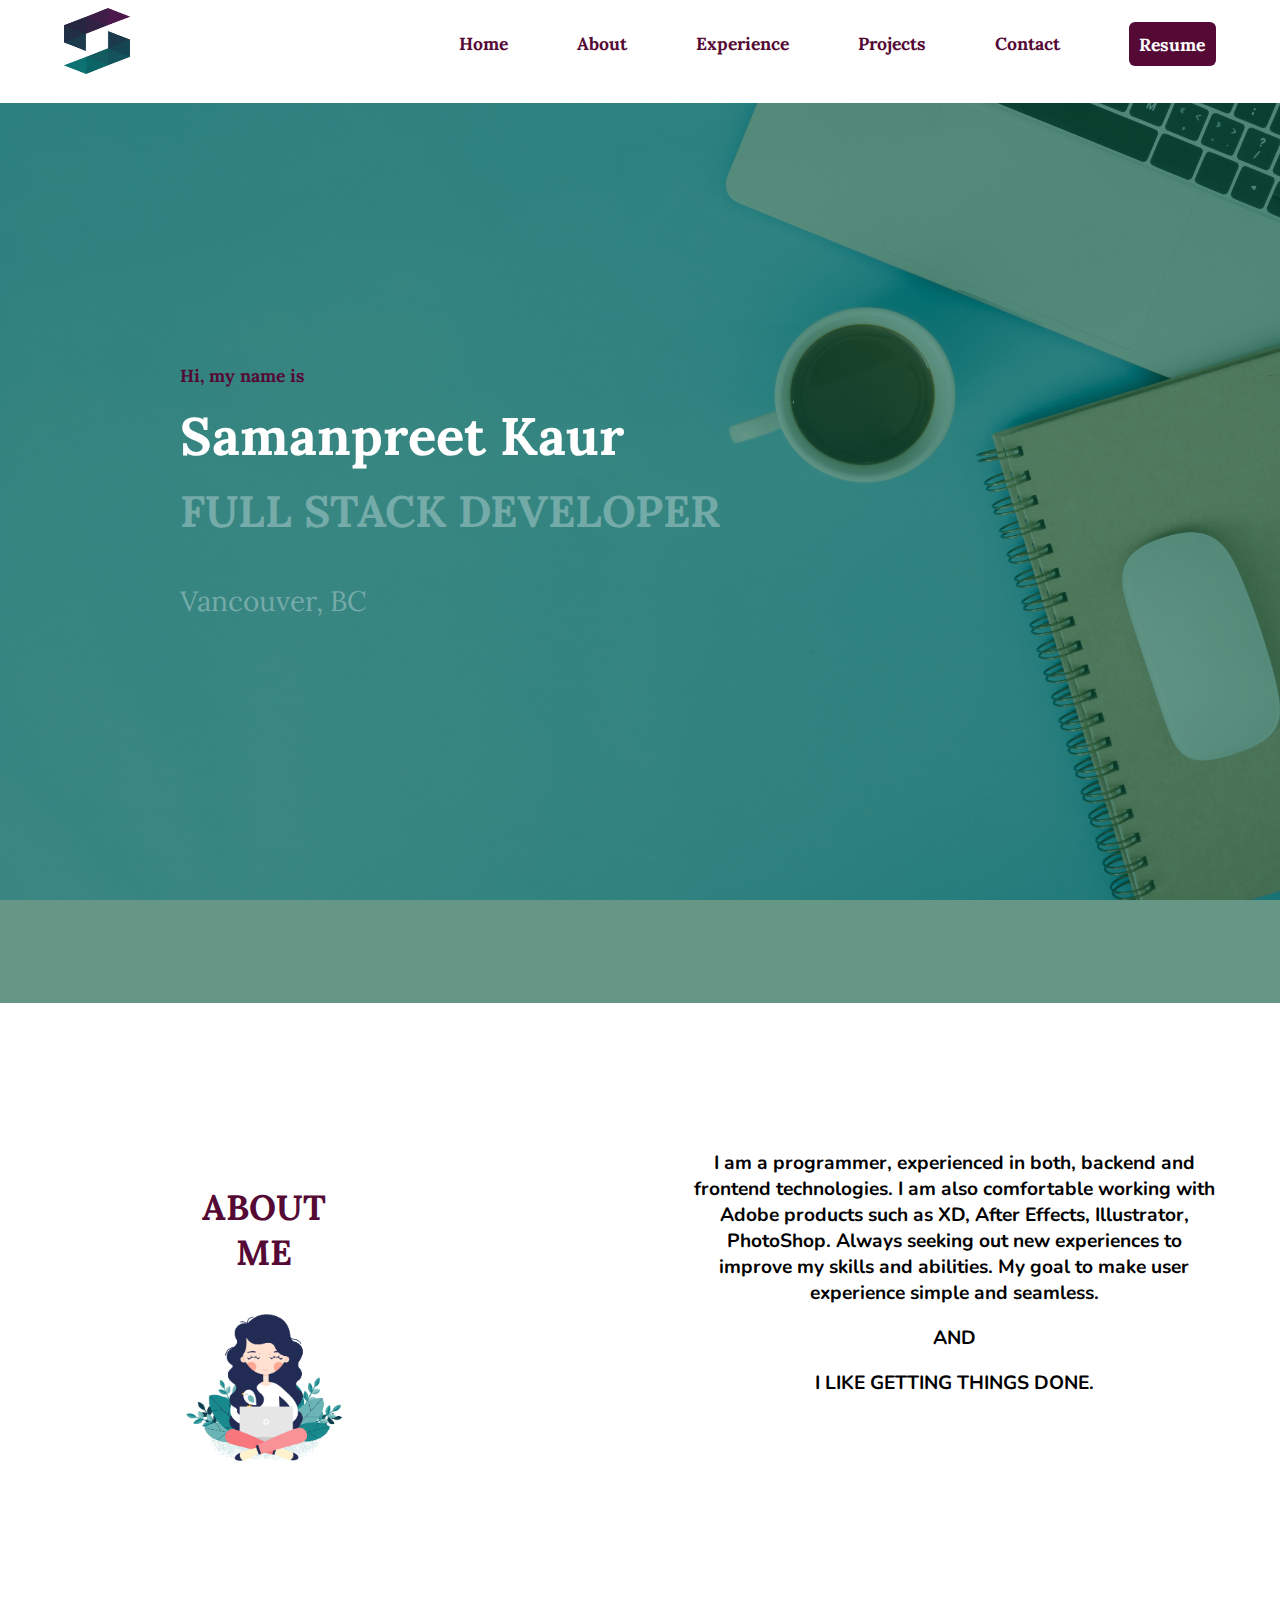
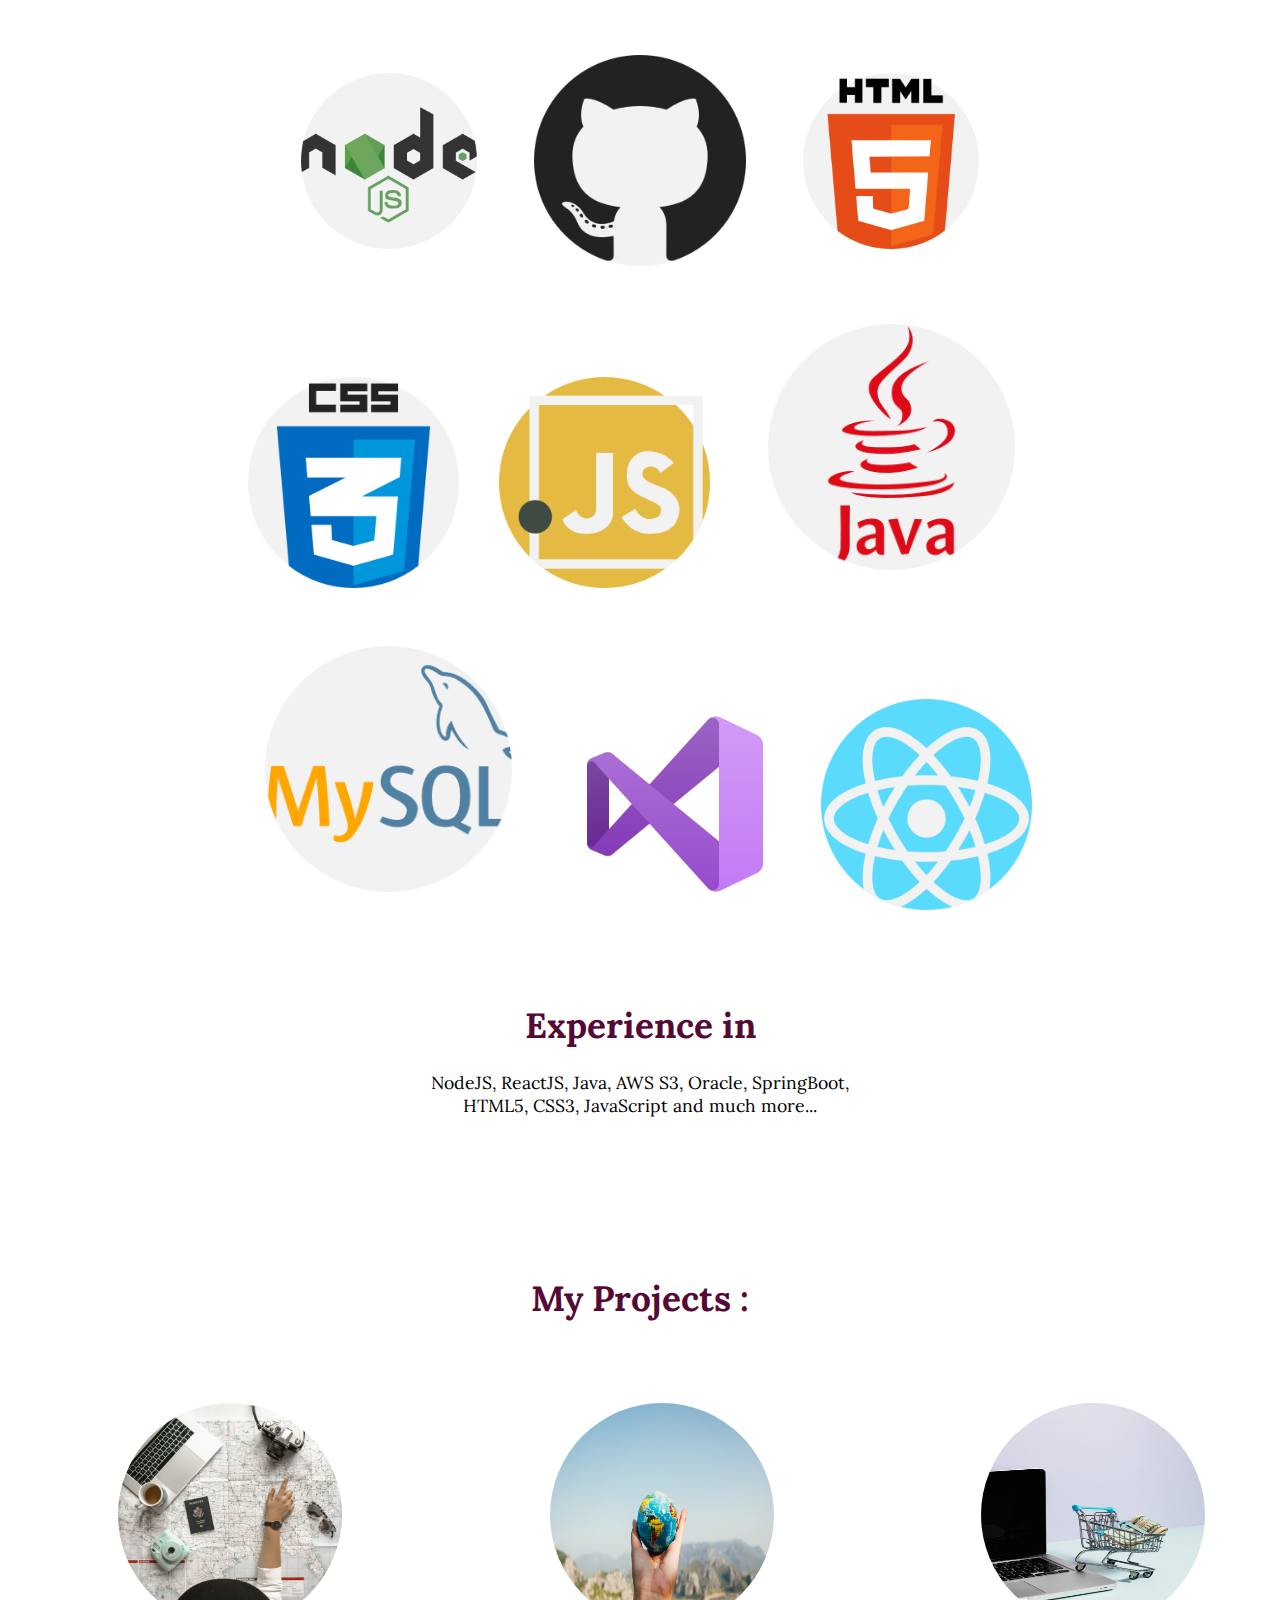
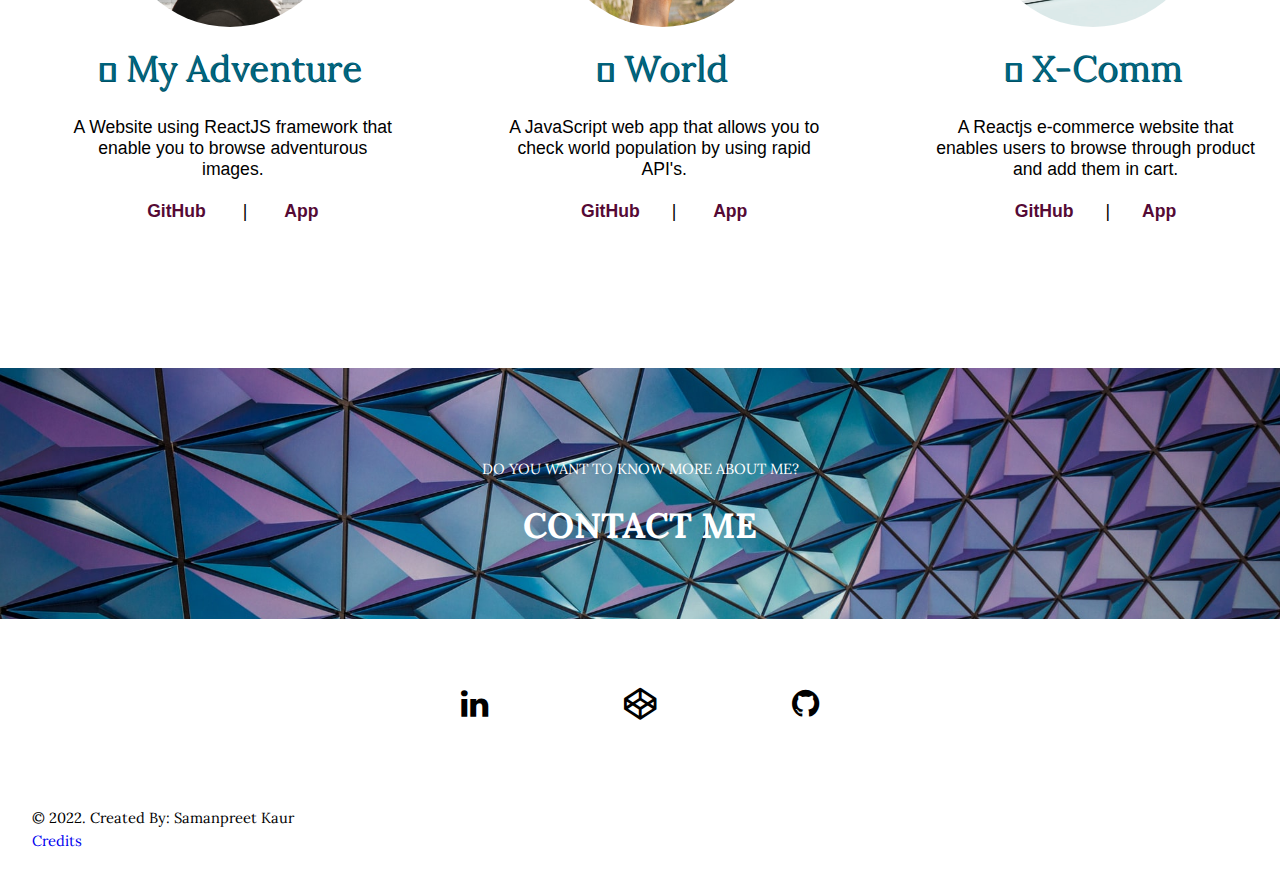
==== index.html @ fc9ec168 "Rename Index.html to index.html" ====
<!DOCTYPE html>
<html>
  <head>
    <title>Samanpreet Kaur</title>

    <meta charset="utf-8" />
    <meta name="description" content="Portfolio" />
    <meta name="author" content="Samanpreet Kaur" />
    <meta
      name="keywords"
      content="Portfolio, About me, Experience, Projects, Contact"
    />
    <meta name="viewport" content="width=device-width, initial-scale=1.0" />

    <link rel="stylesheet" type="text/css" href="css/style.css" />
    <link
      rel="stylesheet"
      href="https://cdnjs.cloudflare.com/ajax/libs/font-awesome/4.7.0/css/font-awesome.min.css"
    />
    <link
      href="https://fonts.googleapis.com/css?family=Architects+Daughter|Itim|Source+Sans+Pro"
      rel="stylesheet"
    />
  </head>

  <body>
    <div id="container">
      <nav id="navbar">
        <div id="navLogo">
          <h2 id="logo"><img src="img/logo.png" alt="S" /></h2>
        </div>

        <div id="navLinks">
          <ul id="uList">
            <li class="list"><a class="link" href="/Index.html">Home</a></li>
            <li class="list"><a class="link" href="#about">About</a></li>
            <li class="list">
              <a class="link" href="#experience">Experience</a>
            </li>
            <li class="list">
              <a class="link" href="#my-projects">Projects</a>
            </li>
            <li class="list">
              <a class="link" href="#contact-head">Contact</a>
            </li>
            <li class="list">
              <a
                class="link"
                href="/pdf/SamanpreetKaur_Resume_Assign1.pdf"
                style="
                  background-color: rgb(85, 10, 53);
                  color: white;
                  padding: 0.6em;
                  border-radius: 6px;
                "
                >Resume</a
              >
            </li>
          </ul>
        </div>
      </nav>

      <main id="main">
        <div id="welcome-section">
          <div id="layer">
            <h4 id="welcomeHeadline">Hi, my name is</h4>
            <h1 id="welcomeHead">Samanpreet Kaur</h1>
            <h3 id="welcomeHead2">FULL STACK DEVELOPER</h3>
            <p id="welcomeHeadpara">Vancouver, BC</p>
          </div>
        </div>
        <div class="about">
          <div class="divHeadline">
            <h1 class="headline1">ABOUT ME</h1>
            <img src="img/girl.jpeg" alt="" class="girl-img" />
          </div>
          <div>
            <svg height="500" width="100">
              <line
                id="line"
                x1="0"
                y1="90"
                x2="0"
                y2="2000"
                style="
                  stroke: rgb(3, 122, 87);
                  stroke-width: 9;
                  stroke-dasharray: 20px;
                "
              />
            </svg>
          </div>
          <div id="about">
            <p class="abt-text">
              I am a programmer, experienced in both, backend and frontend
              technologies. I am also comfortable working with Adobe products
              such as XD, After Effects, Illustrator, PhotoShop. Always seeking
              out new experiences to improve my skills and abilities. My goal to
              make user experience simple and seamless.
            </p>
            <p class="abt-text">AND</p>
            <p class="abt-text">I LIKE GETTING THINGS DONE.</p>
            <br />
            <br />
          </div>
        </div>
        <div id="experience" style="margin: 0 9em">
          <div>
            <a href=""><img src="img/nodejs.png" alt="" id="icons-img" /></a>
            <img src="img/github.png" alt="" id="icons-img-2" />
            <img src="img/html-5.png" alt="" id="icons-img" />
            <img src="img/css.png" alt="" id="icons-img-2" />
            <img src="img/javascript.png" alt="" id="icons-img-2" />
            <img src="img/java.png" alt="" id="icons-img-3" />
            <img src="img/mysql.png" alt="" id="icons-img-3" />
            <img src="img/visual-basic.png" alt="" id="icons-img" />
            <img src="img/react.png" alt="" id="icons-img-2" />
          </div>
          <h1 class="experience">Experience in</h1>
          <p style="margin: 0 15em">
            NodeJS, ReactJS, Java, AWS S3, Oracle, SpringBoot, HTML5, CSS3,
            JavaScript and much more...
          </p>
        </div>
        <div id="my-projects">
          <div class="experience" style="margin-top: 9em">
            <h1>My Projects :</h1>
          </div>
          <div id="projects">
            <div class="project-tile">
              <figure class="card">
                <img src="img/adv.jpg" alt="" class="proj-img" />
                <figcaption><span></span> My Adventure</figcaption>
              </figure>
              <p class="proj-para">
                A Website using ReactJS framework that enable you to browse
                adventurous images. <br />
                <br />
                <a
                  href="https://github.com/PannuSam/pannusam.github.io"
                  class="links"
                  >GitHub</a
                >
                |
                <a
                  class="links"
                  href="https://pannusam.github.io/"
                  target="_blank"
                  >App</a
                >
              </p>
            </div>

            <div class="project-tile">
              <figure class="card">
                <img src="img/world.jpg" alt="" class="proj-img" />
                <figcaption><span></span> World Population</figcaption>
              </figure>
              <p class="proj-para">
                A JavaScript web app that allows you to check world population
                by using rapid API's. <br />
                <br />
                <a
                  href="https://github.com/PannuSam/worldpopulation"
                  class="links"
                  >GitHub</a
                >|
                <a
                  class="links"
                  href="https://pannusam.github.io/worldpopulation/Index.html"
                  target="_blank"
                  >App</a
                >
              </p>
              <br />
            </div>

            <div class="project-tile">
              <figure class="card">
                <img src="img/ecomm.jpg" alt="" class="proj-img" />
                <figcaption><span></span> X-Comm</figcaption>
              </figure>
              <p class="proj-para">
                A Reactjs e-commerce website that enables users to browse
                through product and add them in cart. <br />
                <br />
                <a href="https://github.com/PannuSam/e-comm" class="links"
                  >GitHub</a
                >|<a
                  class="links"
                  href=" https://pannusam.github.io/e-comm/"
                  target="_blank"
                  >App</a
                >
              </p>
            </div>
          </div>
        </div>
        <div class="contactImg" id="contact-head">
          <p><small>DO YOU WANT TO KNOW MORE ABOUT ME?</small></p>
          <h1 class="headline1">CONTACT ME</h1>
        </div>
        <div id="contact">
          <a
            class="fa fa-linkedin"
            href="https://www.linkedin.com/in/samanpreet-kaur-47841417b/"
            target="_blank"
          ></a>
          <a
            class="fa fa-codepen"
            href="https://codepen.io/SamanPannu"
            target="_blank"
          ></a>
          <a
            class="fa fa-github"
            id="profile-link"
            href="https://github.com/PannuSam"
            target="_blank"
          ></a>
        </div>
      </main>
      <footer id="footer">
        <p>
          <small
            >&copy; 2022. Created By: Samanpreet Kaur <br />
            <a href="/credit.html" style="text-decoration: none">
              Credits</a
            ></small
          >
        </p>
      </footer>
    </div>
    <script src="js/script.js"></script>
  </body>
</html>
---- css/style.css ----
@import url("https://fonts.googleapis.com/css2?family=Lora:wght@500&family=Nunito:wght@200&display=swap");

body,
#container {
  margin: 0vw;
  padding: 0vw;
  max-width: 100vw !important;
}

#container {
  height: auto;
  display: flex;
  flex-direction: column;
  justify-content: space-between;
  align-items: center;
  font-family: "Lora", serif;
  font-size: 1.1em;
  text-align: center;
}

#navbar,
#main,
#footer {
  width: 100%;
}

#navbar {
  height: 4em;
  background-color: white;
  display: flex;
  flex-direction: row;
  justify-content: space-between;
  align-items: center;
  position: sticky;
  top: 0;
  z-index: 999;
  padding-top: 0.5em;
}

#navLogo {
  padding-left: 5vw;
}

#logo img {
  height: 2.5em;
  width: 2.5em;
}

#navLinks {
  padding-right: 5vw;
}

.list {
  display: inline;
  margin-left: 5vw;
}

.link {
  color: rgb(85, 10, 53);
  text-decoration: none;
  font-weight: bold;
}

.link:hover {
  color: #8affe2;
}

#welcome-section {
  background-image: url("/img/bg.jpeg");
  background-size: cover;
  background-position: center;
  background-repeat: no-repeat;
  background-attachment: fixed;
  height: 100vh;
  margin-top: 0;
  padding-top: 0;
}

#layer {
  background-color: rgba(1, 82, 55, 0.603);
  position: relative;
  top: 0;
  left: 0;
  width: 100%;
  height: 100%;
}

#welcomeHeadline,
#welcomeHead,
#welcomeHeadpara,
#welcomeHead2 {
  background-color: transparent;
  text-align: left;
  padding-left: 20vh;
}
#welcomeHeadline {
  color: rgb(85, 10, 53);
  padding-top: 29vh;
  padding-bottom: 0;
  margin-bottom: 0;
}
#welcomeHead {
  color: white;
  margin-top: 0;
  margin-bottom: 0;
  font-size: 3em;
  margin-top: 0.3em;
}
#welcomeHead2 {
  color: rgba(255, 255, 255, 0.308);
  font-size: 2.5em;
  margin-top: 0.3em;
}
#welcomeHeadpara {
  margin-top: 0.3em;
  width: 34em;
  font-size: 28px;
  color: rgba(255, 255, 255, 0.308);
}

.divHeadline {
  padding: 9em 10em;
  color: rgb(85, 10, 53);
  font-size: 1em;
}
.about {
  display: flex;
}
.btn-con {
  background-color: rgb(85, 10, 53);
  margin-right: 57em;
  margin-top: 1em;
  font-family: "Lora", serif;
  border: none;
  display: inline-block;
  font-size: 18px;
  text-align: center;
  text-decoration: none;
  border-radius: 6px;
  padding: 10px;
}
.girl-img {
  height: 10em;
  width: 10em;
}
#projects {
  display: grid;
  grid-template-columns: 1fr 1fr 1fr;
  grid-template-rows: auto;
  column-gap: 1px;
  row-gap: 6em;
  @media all and (max-width: 1000px) {
    grid-template-columns: 1fr 1fr;
  }
  @media all and (max-width: 680px) {
    grid-template-columns: 1fr;
  }
}

.project-tile {
  background-size: cover;
  background-position: center;
  background-repeat: no-repeat;
  margin-bottom: 6em;
  padding: 0;
}
.card {
  margin-left: 4em;
  height: 25vw;
  width: 25vw;
  padding: 0;
}
.proj-img {
  width: 70%;
  height: 70%;
  margin: 1.8vw;
  border-radius: 50%;
}

.links {
  padding: 2.5vw;
  color: rgb(85, 10, 53);
  font-weight: bold;
  text-decoration: none;
}

.links:hover {
  color: #015237;
}

#about {
  padding-top: 10vw;
  color: black;
}

.abt-text {
  padding-left: 5vw;
  padding-right: 5vw;
  font-family: "Nunito", sans-serif;
  font-size: 1.5vw;
  font-weight: bold;
}

.contactImg {
  height: 20vh;
  background-image: url("/img/contact.jpg");
  background-size: cover;
  background-position: center;
}
#contact {
  background-color: white;
  padding: 5vw;
  font-size: 2.5vw;
}

#contact a {
  margin: 0 2em;
}
.fa {
  color: black;
  text-decoration: none;
}

.fa:hover {
  color: #98f8db;
}

#footer {
  padding-left: 5vw;
  text-align: left;
}

@media (max-width: 600px) {
  #container {
    font-size: 4vw;
  }

  #navLogo {
    padding-left: 8vw;
    font-size: 3vw;
  }

  #navLinks {
    padding-right: 8vw;
    font-size: 3vw;
  }

  #welcome-section {
    font-size: 3.5vw;
  }

  #welcomeParagraf {
    font-size: 3.6vw;
  }

  .iframe {
    width: 90%;
    height: 90%;
  }

  .links {
    padding: 5vw;
  }

  #about {
    padding-top: 7vw;
    padding-bottom: 5vw;
  }

  .abt-text {
    padding-left: 10vw;
    padding-right: 10vw;
    font-size: 4vw;
  }

  #contact {
    padding: 5vw;
    font-size: 5vw;
  }

  .fa {
    margin: 3vh;
    padding: 6vw;
  }
  #fa-margin {
    margin: 0 3em;
  }
  #footer {
    padding-left: 8vw;
  }
}

#icons-img {
  height: 10em;
  margin: 2em;
}

#icons-img-2 {
  height: 12em;
  margin: 1em;
}

#icons-img-3 {
  height: 14em;
  margin: 2em;
}
.experience {
  color: rgb(85, 10, 53);
  margin-top: 2em;
}

figure {
  position: relative;
  margin-top: 2em;

  padding: 0;
  overflow: hidden;
  cursor: pointer;
}
figure img {
  width: 100%;
  margin-bottom: -5px;
  transition: 400ms transform ease-in-out 0ms;
}
figure::after {
  content: "";
  position: absolute;
  top: 0;
  right: 0;
  bottom: 0;
  left: 0;
  z-index: 1;
  background: linear-gradient(to bottom, fade(blue, 0%) 70%, fade(green, 70%));
}

figcaption {
  position: absolute;
  z-index: 5;
  top: auto;
  right: 12px;
  bottom: 0;
  left: 12px;
  height: 64px;
  line-height: 64px;
  font-size: 36px;
  color: rgb(0, 102, 128);
  text-shadow: 1px 1px 0 rgb(1, 80, 100);
}
figure:hover img {
  transform: scale(1.2);
  opacity: 1;
}
.proj-para {
  margin-left: 2em;
  padding: 0 2em;
  font-family: "Lucida Sans", "Lucida Sans Regular", "Lucida Grande",
    "Lucida Sans Unicode", Geneva, Verdana, sans-serif;
}
.proj-para-link {
  padding-top: 5px;
  text-decoration: none;
  font-size: 20px;
  font-weight: bold;
  color: black;
}
#contact-head {
  padding-top: 4em;
  color: white;
  text-align: center;
}
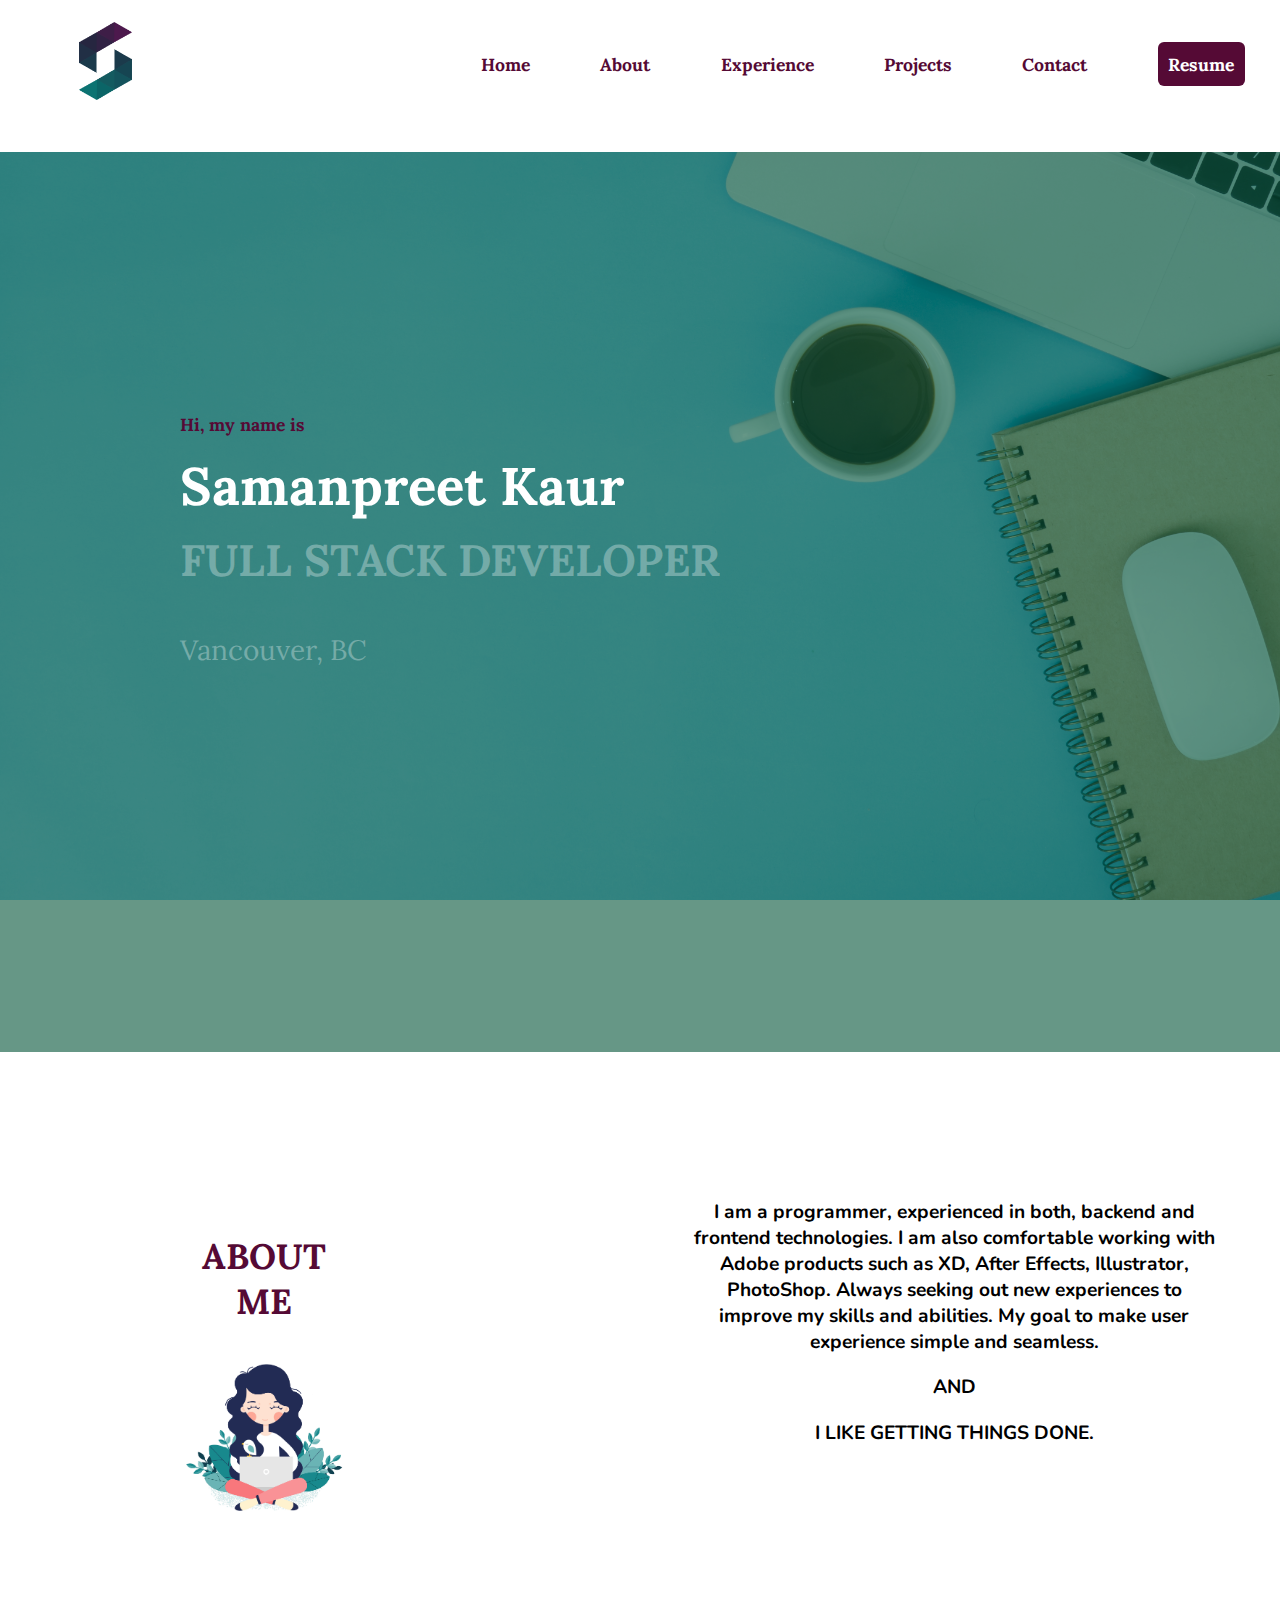
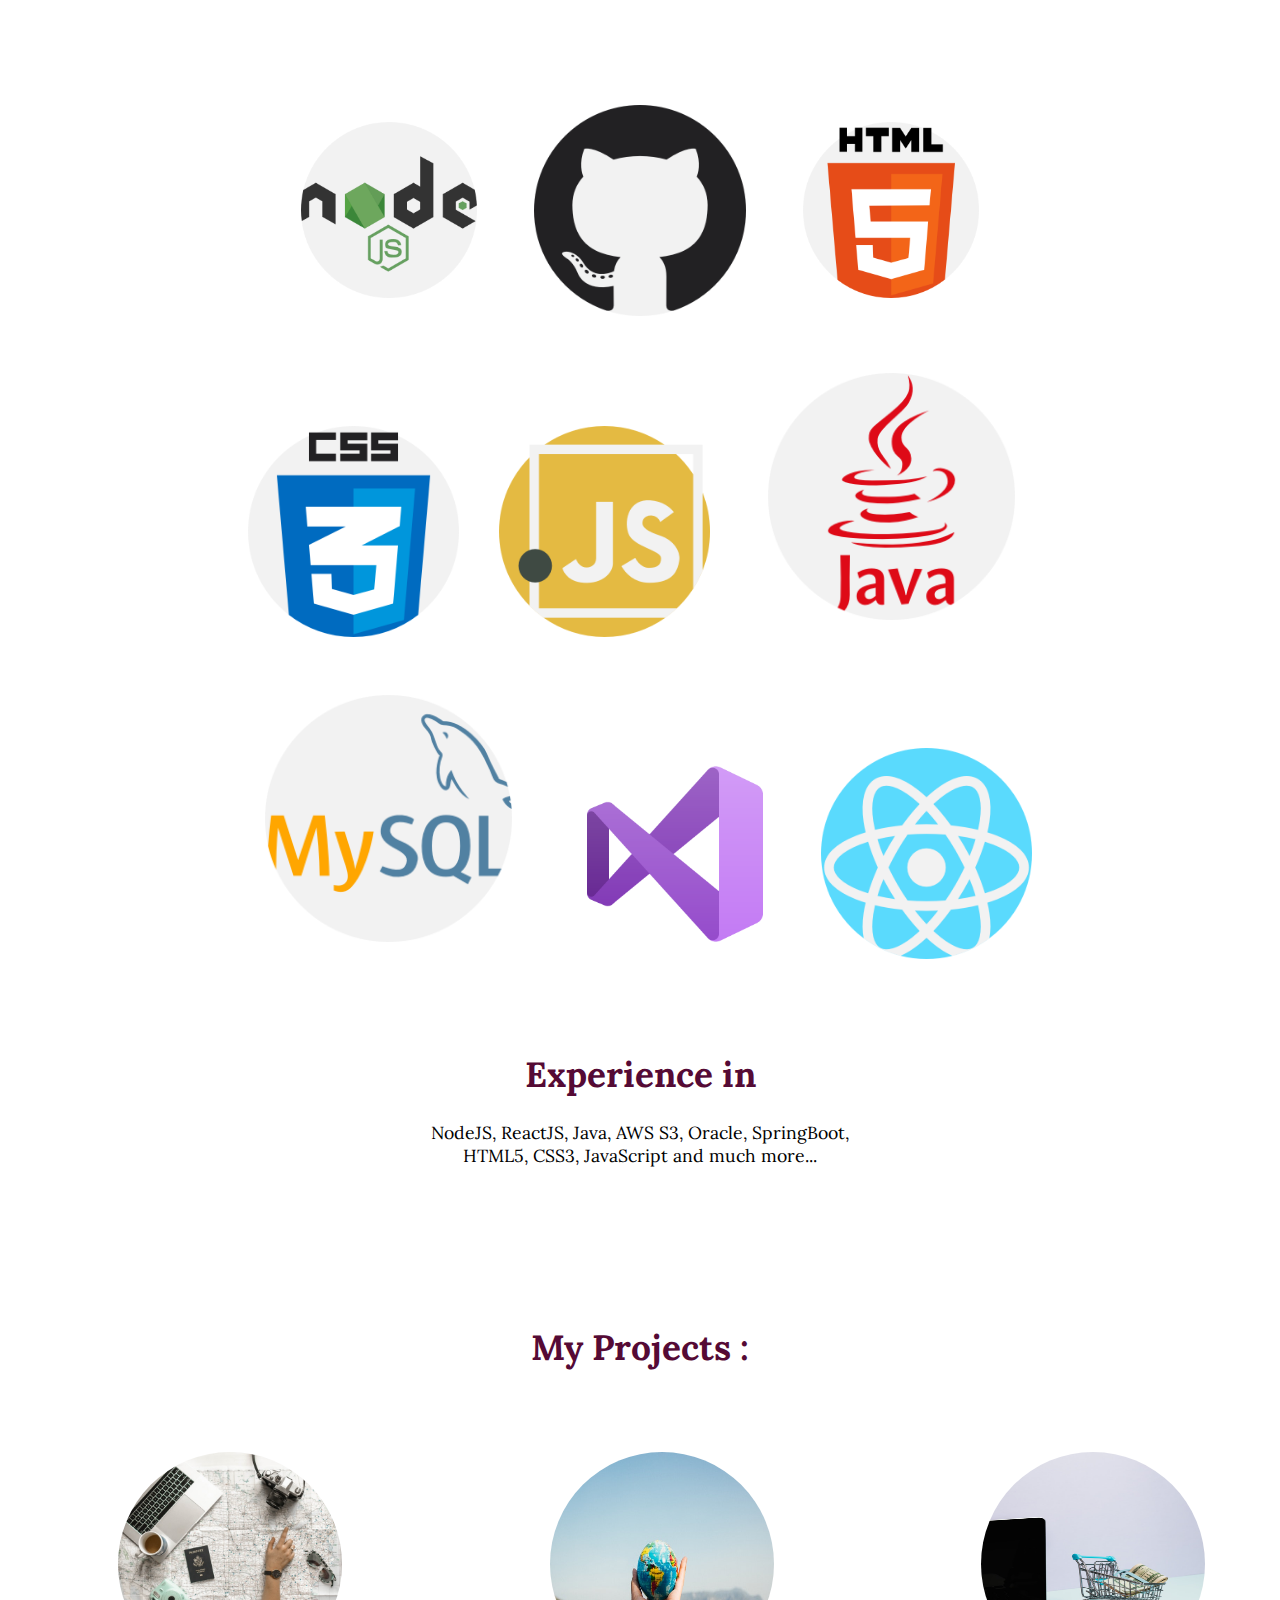
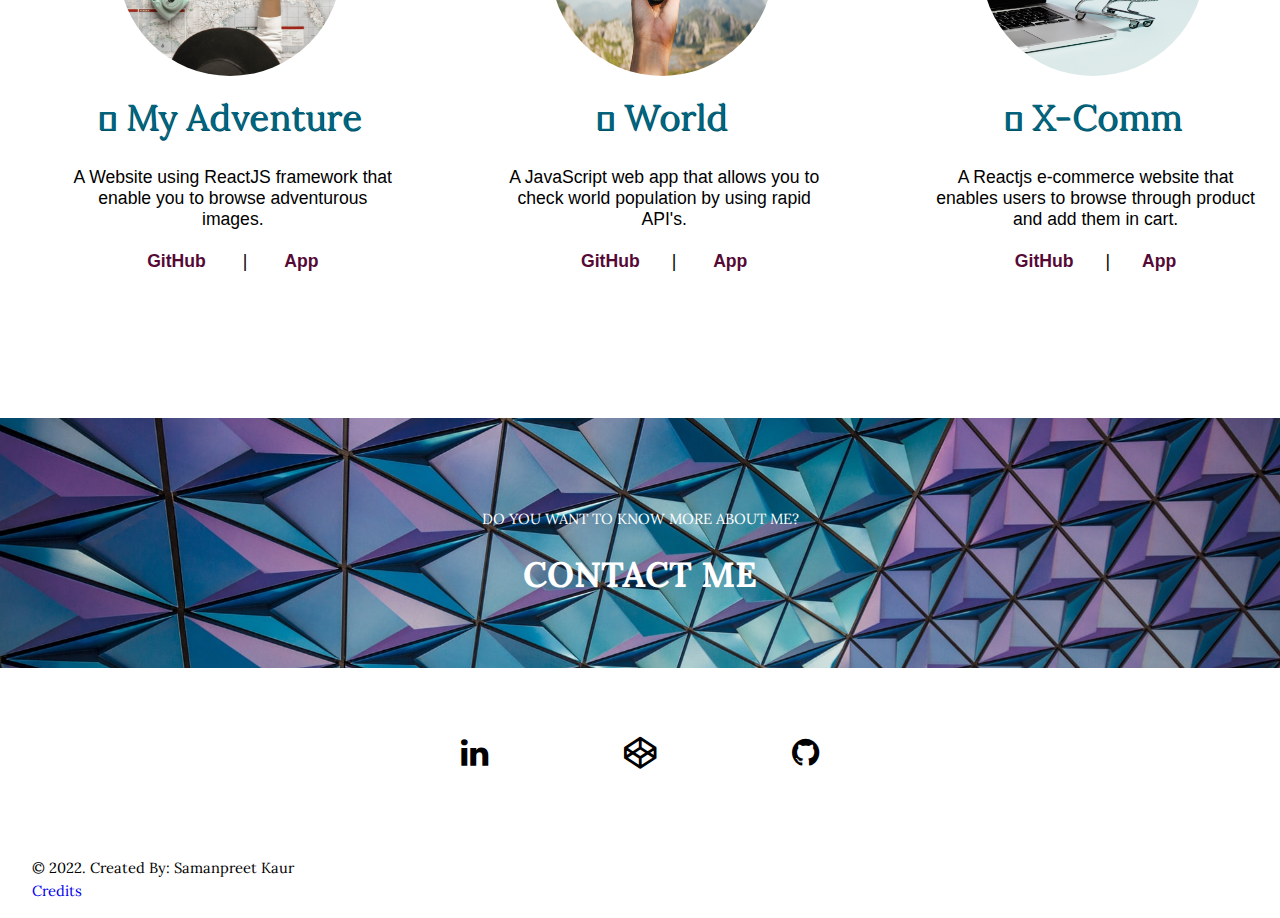
==== commit bc6e57db: "Merge branch 'main' of https://github.com/PannuSam/myportfolio" ====
--- a/index.html
+++ b/index.html
@@ -4,14 +4,13 @@
     <title>Samanpreet Kaur</title>
 
     <meta charset="utf-8" />
+    <meta name="viewport" content="width=device-width, initial-scale=1.0">
     <meta name="description" content="Portfolio" />
     <meta name="author" content="Samanpreet Kaur" />
     <meta
       name="keywords"
       content="Portfolio, About me, Experience, Projects, Contact"
     />
-    <meta name="viewport" content="width=device-width, initial-scale=1.0" />
-
     <link rel="stylesheet" type="text/css" href="css/style.css" />
     <link
       rel="stylesheet"
@@ -25,25 +24,28 @@
 
   <body>
     <div id="container">
-      <nav id="navbar">
+      <nav id="navbar" >
         <div id="navLogo">
           <h2 id="logo"><img src="img/logo.png" alt="S" /></h2>
         </div>
 
         <div id="navLinks">
-          <ul id="uList">
-            <li class="list"><a class="link" href="/Index.html">Home</a></li>
-            <li class="list"><a class="link" href="#about">About</a></li>
-            <li class="list">
+          <ul class="nav-links">
+            <input type="checkbox" id="checkbox_toggle" />
+            <label for="checkbox_toggle" class="hamburger">&#9776;</label>
+          <div class="menu">
+            <li><a class="link" href="/Index.html">Home</a></li>
+            <li><a class="link" href="#about">About</a></li>
+            <li>
               <a class="link" href="#experience">Experience</a>
             </li>
-            <li class="list">
+            <li>
               <a class="link" href="#my-projects">Projects</a>
             </li>
-            <li class="list">
+            <li>
               <a class="link" href="#contact-head">Contact</a>
             </li>
-            <li class="list">
+            <li>
               <a
                 class="link"
                 href="/pdf/SamanpreetKaur_Resume_Assign1.pdf"
@@ -56,6 +58,7 @@
                 >Resume</a
               >
             </li>
+          </div>
           </ul>
         </div>
       </nav>
--- a/css/style.css
+++ b/css/style.css
@@ -8,10 +8,8 @@
 }
 
 #container {
-  height: auto;
   display: flex;
   flex-direction: column;
-  justify-content: space-between;
   align-items: center;
   font-family: "Lora", serif;
   font-size: 1.1em;
@@ -23,46 +21,41 @@
 #footer {
   width: 100%;
 }
-
+#main{
+  margin: 0;
+  padding: 0;
+}
 #navbar {
-  height: 4em;
   background-color: white;
   display: flex;
-  flex-direction: row;
   justify-content: space-between;
-  align-items: center;
   position: sticky;
   top: 0;
   z-index: 999;
-  padding-top: 0.5em;
-}
-
-#navLogo {
-  padding-left: 5vw;
-}
-
-#logo img {
-  height: 2.5em;
-  width: 2.5em;
-}
-
-#navLinks {
-  padding-right: 5vw;
-}
-
-.list {
-  display: inline;
-  margin-left: 5vw;
-}
-
+}
+#navLogo{
+  width: 3em;
+  height: 3em;
+}
+#navLogo img {
+  margin: 0 3em;
+  width: 100%;
+}
+.menu{
+  display: flex;
+  flex-direction: row;
+}
+.menu li{
+  list-style-type: none;
+ padding: 2em;
+}
 .link {
   color: rgb(85, 10, 53);
   text-decoration: none;
   font-weight: bold;
 }
-
 .link:hover {
-  color: #8affe2;
+  color: #386157;
 }
 
 #welcome-section {
@@ -72,8 +65,7 @@
   background-repeat: no-repeat;
   background-attachment: fixed;
   height: 100vh;
-  margin-top: 0;
-  padding-top: 0;
+  margin: 0px;
 }
 
 #layer {
@@ -368,3 +360,39 @@
   color: white;
   text-align: center;
 }
+input[type=checkbox]{
+  display: none;
+}
+.hamburger{
+  margin-right: 3em;
+  display: none;
+  font-size: 28px;
+  color: rgb(85, 10, 53);
+  user-select: none;
+}
+
+
+
+@media (max-width: 979px) {
+  .menu { 
+   display:none;
+   position: absolute;
+   width: 50%;
+   background-color:rgba(5, 133, 122, 0.87);
+   text-align: center;
+   right: 0;
+  }
+  .menu li:hover {
+   display: inline-block;
+   transition: 0.3s ease;
+  }
+  .menu li + li {
+   margin-top: 12px;
+  }
+  input[type=checkbox]:checked ~ .menu{
+   display: block;
+  }
+  .hamburger {
+   display: block;
+  }
+  }